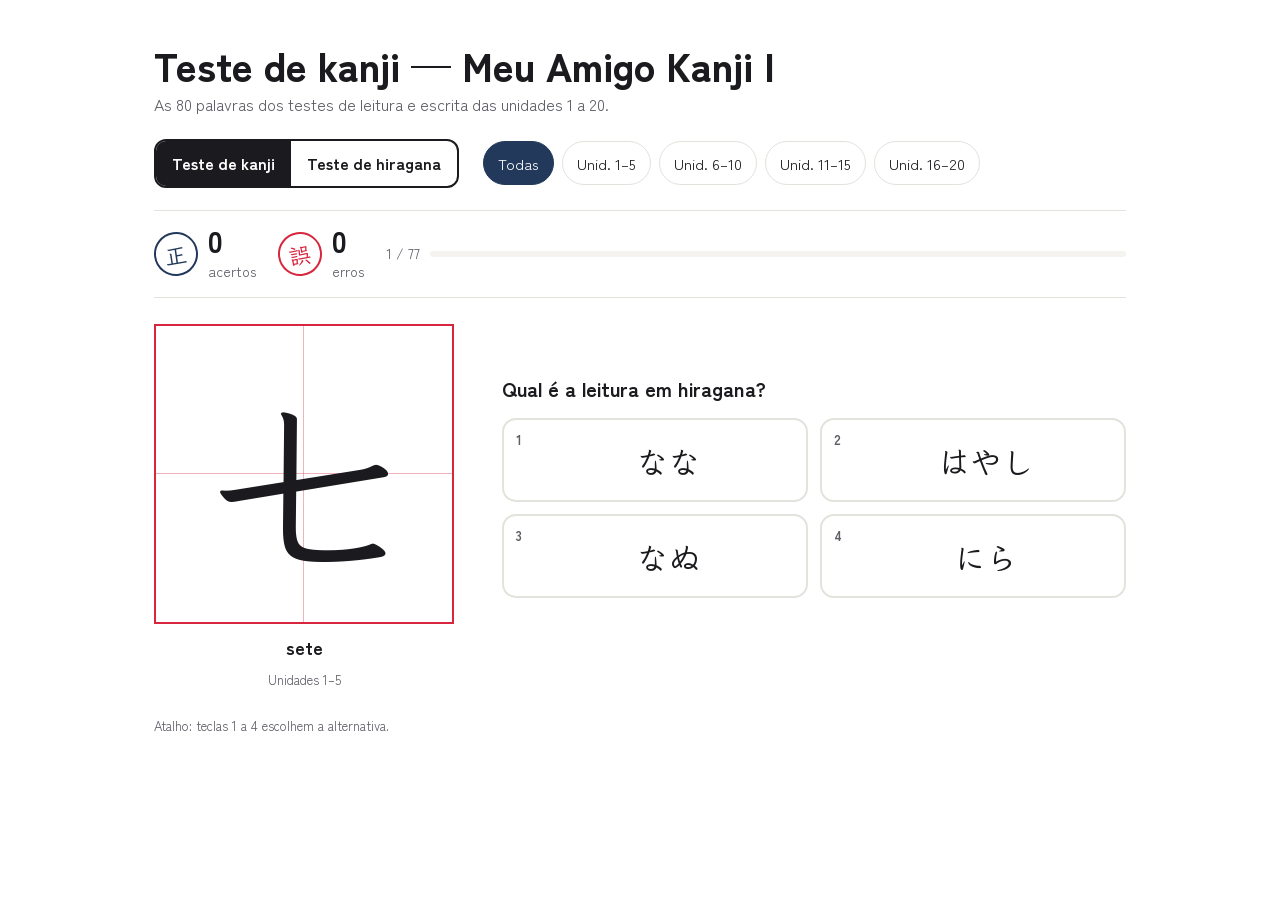
==== kanji.html @ a37e0c9c "add kanji translation to portuguese, add min files" ====
<!DOCTYPE html>
<html lang="pt-BR">
<head>
<meta charset="utf-8">
<meta name="viewport" content="width=device-width, initial-scale=1">
<title>Teste Meu Amigo Kanji</title>
<link rel="preconnect" href="https://fonts.googleapis.com">
<link rel="preconnect" href="https://fonts.gstatic.com" crossorigin>
<link href="https://fonts.googleapis.com/css2?family=Klee+One:wght@400;600&family=Zen+Kaku+Gothic+New:wght@400;700;900&display=swap" rel="stylesheet">
<link rel="stylesheet" href="css/style.css">
</head>
<body>
<main class="band">
  <h1>Teste de kanji — Meu Amigo Kanji I</h1>
  <p class="sub">As 80 palavras dos testes de leitura e escrita das unidades 1 a 20.</p>

  <div class="controls">
    <div class="seg" role="group" aria-label="Tipo de teste">
      <button id="m-kanji" aria-pressed="true">Teste de kanji</button>
      <button id="m-kana" aria-pressed="false">Teste de hiragana</button>
    </div>
    <div class="chips" id="units" role="group" aria-label="Unidades"></div>
  </div>

  <div class="score">
    <div class="stamp ok"><i class="jp">正</i><div><b id="s-ok">0</b><br><span>acertos</span></div></div>
    <div class="stamp ng"><i class="jp">誤</i><div><b id="s-ng">0</b><br><span>erros</span></div></div>
    <div class="prog"><span id="s-pos">1 / 40</span><div class="bar"><div id="s-bar"></div></div></div>
  </div>

  <section class="quiz" id="quiz">
    <div class="cellwrap">
      <div class="cell"><span class="q jp" id="q"></span></div>
      <span class="mean q-mean" id="q-mean"></span>
      <span class="unit" id="q-unit"></span>
    </div>
    <div>
      <p class="ask" id="ask"></p>
      <div class="opts" id="opts"></div>
      <div class="fb" id="fb" aria-live="polite"></div>
    </div>
  </section>

  <section class="end" id="end" hidden>
    <div class="big" id="e-pct"></div>
    <p id="e-txt"></p>
    <div class="actions">
      <button class="btn" id="e-again">Recomeçar</button>
      <button class="btn alt" id="e-miss">Treinar só os erros</button>
    </div>
    <ul class="miss" id="e-list"></ul>
  </section>

  <p class="hint">Atalho: teclas 1 a 4 escolhem a alternativa.</p>
</main>

<script src="js/data.js"></script>
<script src="js/options.js"></script>
<script src="js/app.js"></script>
</body>
</html>
---- css/style.css ----
/* VOICE: calm, focused drill, like a teacher's worksheet
   IDEA: genkō-yōshi practice sheet with hanko stamps for the score
   PICTURE: the question written large inside a 田-grid practice square
   COLOUR and TYPE: white paper, sumi ink, ai-indigo support, hanko red accent; Klee One (textbook hand) + Zen Kaku Gothic New
   LAYOUT: title, mode + unit controls, scoreboard, square beside four answers; stacks on phones */
:root{color-scheme:light dark;
--bg:light-dark(#ffffff,#121317);--ink:light-dark(#1b1b1f,#f1efe9);--mute:light-dark(#5d5e66,#a7a8b1);
--line:light-dark(#e4e2dc,#2c2e36);--red:light-dark(#d7263d,#ff5d70);--ind:light-dark(#23395b,#93b4ff);
--indbg:light-dark(#23395b,#2a4170);--card:light-dark(#ffffff,#181a20);--soft:light-dark(#f4f3ef,#1d1f26);
--cell:clamp(200px,34vw,300px)}
:root[data-theme=light]{color-scheme:light}:root[data-theme=dark]{color-scheme:dark}
*{box-sizing:border-box;min-width:0}
body{margin:0;background:var(--bg);color:var(--ink);font:16px/1.55 "Zen Kaku Gothic New","Hiragino Sans","Yu Gothic",system-ui,sans-serif;overflow-x:clip}
.band{padding:clamp(20px,3.5vw,44px) max(5vw,16px);max-width:1100px;margin:0 auto}
.jp{font-family:"Klee One","Hiragino Mincho ProN","Yu Mincho",serif;font-weight:600}
h1{font-size:clamp(28px,4vw,40px);line-height:1.05;margin:0 0 6px;text-wrap:balance;font-weight:900}
.sub{color:var(--mute);margin:0 0 22px}
.controls{display:flex;flex-wrap:wrap;gap:12px 24px;align-items:center;margin-bottom:22px}
.seg{display:flex;border:2px solid var(--ink);border-radius:12px;overflow:hidden}
.seg button{border:0;background:transparent;color:var(--ink);padding:10px 16px;min-height:44px;font:inherit;font-weight:700;cursor:pointer}
.seg button[aria-pressed=true]{background:var(--ink);color:var(--bg)}
.chips{display:flex;flex-wrap:wrap;gap:8px}
.chips button{border:1.5px solid var(--line);background:var(--card);color:var(--ink);border-radius:999px;padding:8px 14px;min-height:44px;font:inherit;font-size:15px;cursor:pointer}
.chips button[aria-pressed=true]{border-color:var(--ind);background:var(--indbg);color:#fff}
button:focus-visible{outline:3px solid var(--red);outline-offset:2px}
.score{display:flex;flex-wrap:wrap;align-items:center;gap:14px 22px;padding:14px 0;border-block:1px solid var(--line);margin-bottom:26px}
.stamp{display:flex;align-items:center;gap:10px}
.stamp i{font-style:normal;width:44px;height:44px;border-radius:50%;display:grid;place-items:center;font-size:22px;border:2.5px solid currentColor;transform:rotate(-8deg)}
.stamp.ok{color:var(--ind)}.stamp.ng{color:var(--red)}
.stamp b{font-size:30px;line-height:1;color:var(--ink);font-variant-numeric:tabular-nums}
.stamp span{font-size:14px;color:var(--mute)}
.prog{flex:1 1 180px;display:flex;align-items:center;gap:10px;color:var(--mute);font-size:14px;white-space:nowrap}
.bar{flex:1;height:6px;background:var(--soft);border-radius:3px;overflow:hidden}
.bar div{height:100%;background:var(--ink);width:0;transition:width .3s}
.quiz{display:grid;grid-template-columns:auto minmax(0,1fr);gap:clamp(20px,4vw,48px);align-items:center}
.cellwrap{display:grid;justify-items:center;gap:10px}
.cell{width:var(--cell);height:var(--cell);border:2px solid var(--red);position:relative;display:grid;place-items:center;background:var(--card);
background-image:linear-gradient(to right,transparent calc(50% - .5px),color-mix(in srgb,var(--red) 35%,transparent) calc(50% - .5px),color-mix(in srgb,var(--red) 35%,transparent) calc(50% + .5px),transparent calc(50% + .5px)),linear-gradient(to bottom,transparent calc(50% - .5px),color-mix(in srgb,var(--red) 35%,transparent) calc(50% - .5px),color-mix(in srgb,var(--red) 35%,transparent) calc(50% + .5px),transparent calc(50% + .5px))}
.cell .q{line-height:1;white-space:nowrap;position:relative}
.unit{font-size:13px;color:var(--mute)}
.mean{display:block;font:400 14px "Zen Kaku Gothic New",sans-serif;color:var(--mute);margin-top:4px}
.q-mean{font-size:18px;font-weight:700;color:var(--ink);margin:0;text-align:center}
.q-mean:empty{display:none}
.opt.right .mean{color:#fff}
.opt.wrong .mean{color:var(--red)}
.ask{font-size:20px;font-weight:700;margin:0 0 14px}
.opts{display:grid;grid-template-columns:repeat(2,minmax(0,1fr));gap:12px}
.opt{position:relative;border:2px solid var(--line);background:var(--card);color:var(--ink);border-radius:14px;min-height:84px;padding:12px 14px 12px 40px;font-size:clamp(24px,3vw,32px);cursor:pointer;text-align:center;transition:border-color .15s,transform .15s}
.opt:hover:not(:disabled){border-color:var(--ink);transform:translateY(-2px)}
.opt small{position:absolute;left:12px;top:10px;font:700 13px "Zen Kaku Gothic New",sans-serif;color:var(--mute)}
.opt:disabled{cursor:default}
.opt.right{background:var(--indbg);border-color:var(--indbg);color:#fff}.opt.right small{color:#fff}
.opt.wrong{border-color:var(--red);color:var(--red);text-decoration:line-through 2px}
.fb{min-height:30px;margin-top:14px;font-weight:700}
.fb.ok{color:var(--ind)}.fb.ng{color:var(--red)}
.end{text-align:center;padding:10px 0 30px}
.end .big{font-size:clamp(56px,10vw,96px);font-weight:900;line-height:1}
.end p{color:var(--mute)}
.actions{display:flex;flex-wrap:wrap;gap:12px;justify-content:center;margin:20px 0}
.btn{border:2px solid var(--ink);background:var(--ink);color:var(--bg);border-radius:12px;padding:10px 20px;min-height:44px;font:inherit;font-weight:700;cursor:pointer}
.btn.alt{background:transparent;color:var(--ink)}
.miss{display:flex;flex-wrap:wrap;gap:10px;justify-content:center;list-style:none;padding:0;margin:16px auto 0;max-width:760px}
.miss li{border:1.5px solid var(--line);border-radius:10px;padding:8px 14px;font-size:22px}
.miss li span{font-size:16px;color:var(--mute);margin-left:8px}
.miss li .mean{font-style:normal;font-size:13px;margin-top:2px}
.hint{font-size:13px;color:var(--mute);margin-top:26px}
[hidden]{display:none!important}
@media(max-width:700px){.quiz{grid-template-columns:minmax(0,1fr)}:root{--cell:clamp(180px,62vw,260px)}.ask{text-align:center}}
@media(max-width:380px){.opt{min-height:72px;padding-left:30px}.opt small{left:9px}}
@media(prefers-reduced-motion:reduce){*{transition:none!important}}
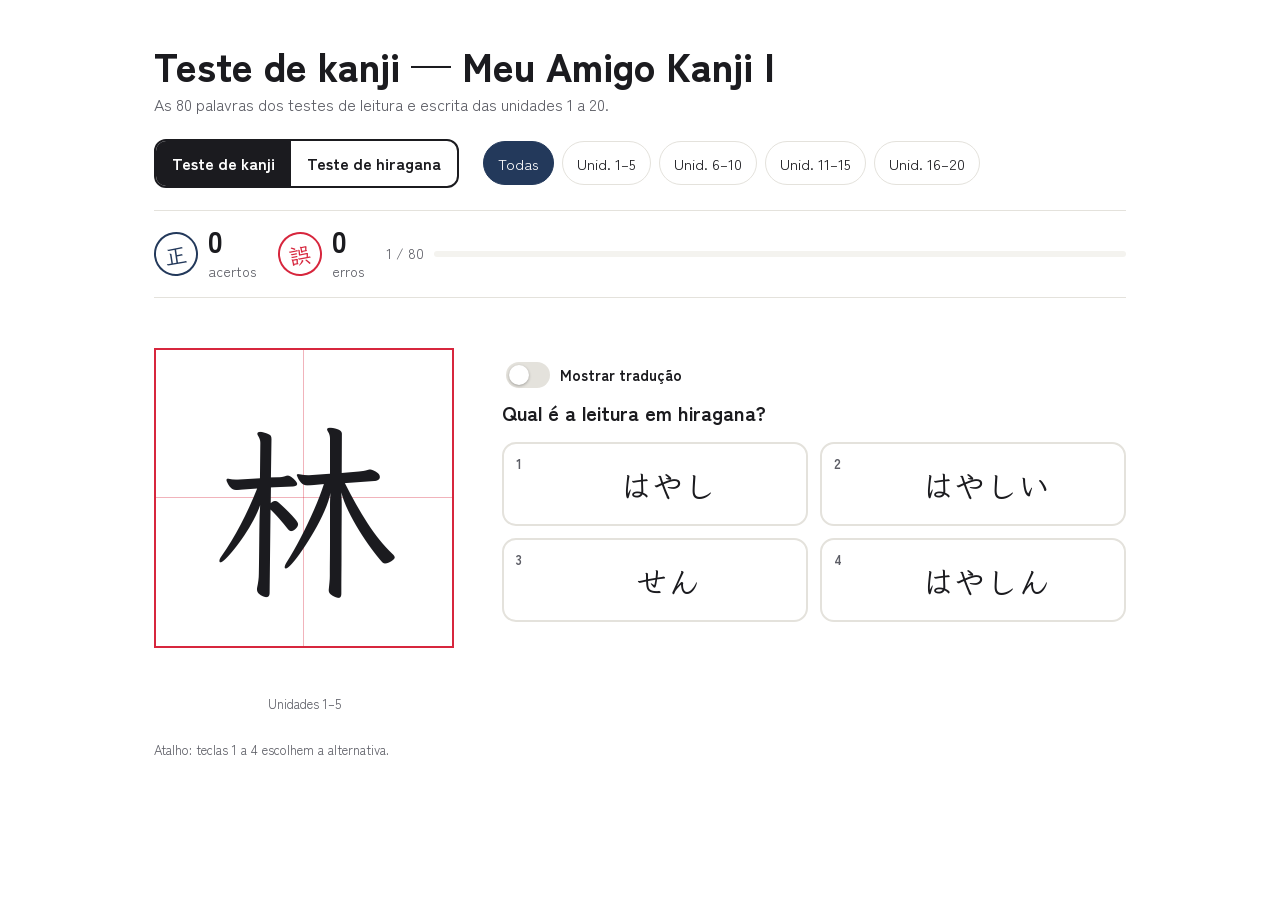
==== commit ac37a5de: "add translate button" ====
--- a/kanji.html
+++ b/kanji.html
@@ -34,7 +34,8 @@
       <span class="mean q-mean" id="q-mean"></span>
       <span class="unit" id="q-unit"></span>
     </div>
-    <div>
+    <div class="side">
+      <button class="switch" id="t-mean" role="switch" aria-checked="false"><span class="track" aria-hidden="true"></span>Mostrar tradução</button>
       <p class="ask" id="ask"></p>
       <div class="opts" id="opts"></div>
       <div class="fb" id="fb" aria-live="polite"></div>
--- a/css/style.css
+++ b/css/style.css
@@ -22,6 +22,13 @@
 .chips{display:flex;flex-wrap:wrap;gap:8px}
 .chips button{border:1.5px solid var(--line);background:var(--card);color:var(--ink);border-radius:999px;padding:8px 14px;min-height:44px;font:inherit;font-size:15px;cursor:pointer}
 .chips button[aria-pressed=true]{border-color:var(--ind);background:var(--indbg);color:#fff}
+.side{position:relative}
+.switch{position:absolute;bottom:calc(100% + 6px);left:0;display:inline-flex;align-items:center;gap:10px;border:0;background:transparent;color:var(--ink);font:inherit;font-size:15px;font-weight:700;min-height:32px;padding:0 4px;cursor:pointer}
+.switch .track{position:relative;width:44px;height:26px;border-radius:13px;background:var(--line);transition:background .2s;flex:none}
+.switch .track::after{content:"";position:absolute;top:3px;left:3px;width:20px;height:20px;border-radius:50%;background:var(--card);box-shadow:0 1px 3px rgb(0 0 0/.3);transition:transform .2s}
+.switch[aria-checked=true] .track{background:var(--indbg)}
+.switch[aria-checked=true] .track::after{transform:translateX(18px)}
+body:not(.show-mean) .mean{visibility:hidden}
 button:focus-visible{outline:3px solid var(--red);outline-offset:2px}
 .score{display:flex;flex-wrap:wrap;align-items:center;gap:14px 22px;padding:14px 0;border-block:1px solid var(--line);margin-bottom:26px}
 .stamp{display:flex;align-items:center;gap:10px}
@@ -32,7 +39,7 @@
 .prog{flex:1 1 180px;display:flex;align-items:center;gap:10px;color:var(--mute);font-size:14px;white-space:nowrap}
 .bar{flex:1;height:6px;background:var(--soft);border-radius:3px;overflow:hidden}
 .bar div{height:100%;background:var(--ink);width:0;transition:width .3s}
-.quiz{display:grid;grid-template-columns:auto minmax(0,1fr);gap:clamp(20px,4vw,48px);align-items:center}
+.quiz{padding-top:24px;display:grid;grid-template-columns:auto minmax(0,1fr);gap:clamp(20px,4vw,48px);align-items:center}
 .cellwrap{display:grid;justify-items:center;gap:10px}
 .cell{width:var(--cell);height:var(--cell);border:2px solid var(--red);position:relative;display:grid;place-items:center;background:var(--card);
 background-image:linear-gradient(to right,transparent calc(50% - .5px),color-mix(in srgb,var(--red) 35%,transparent) calc(50% - .5px),color-mix(in srgb,var(--red) 35%,transparent) calc(50% + .5px),transparent calc(50% + .5px)),linear-gradient(to bottom,transparent calc(50% - .5px),color-mix(in srgb,var(--red) 35%,transparent) calc(50% - .5px),color-mix(in srgb,var(--red) 35%,transparent) calc(50% + .5px),transparent calc(50% + .5px))}
@@ -42,6 +49,7 @@
 .q-mean{font-size:18px;font-weight:700;color:var(--ink);margin:0;text-align:center}
 .q-mean:empty{display:none}
 .opt.right .mean{color:#fff}
+.fb .fbm{display:inline;font:inherit;color:inherit;margin:0}
 .opt.wrong .mean{color:var(--red)}
 .ask{font-size:20px;font-weight:700;margin:0 0 14px}
 .opts{display:grid;grid-template-columns:repeat(2,minmax(0,1fr));gap:12px}
@@ -65,6 +73,6 @@
 .miss li .mean{font-style:normal;font-size:13px;margin-top:2px}
 .hint{font-size:13px;color:var(--mute);margin-top:26px}
 [hidden]{display:none!important}
-@media(max-width:700px){.quiz{grid-template-columns:minmax(0,1fr)}:root{--cell:clamp(180px,62vw,260px)}.ask{text-align:center}}
+@media(max-width:700px){.quiz{padding-top:0;grid-template-columns:minmax(0,1fr)}:root{--cell:clamp(180px,62vw,260px)}.ask{text-align:center}.switch{position:static;display:flex;margin:0 auto 8px}}
 @media(max-width:380px){.opt{min-height:72px;padding-left:30px}.opt small{left:9px}}
 @media(prefers-reduced-motion:reduce){*{transition:none!important}}
